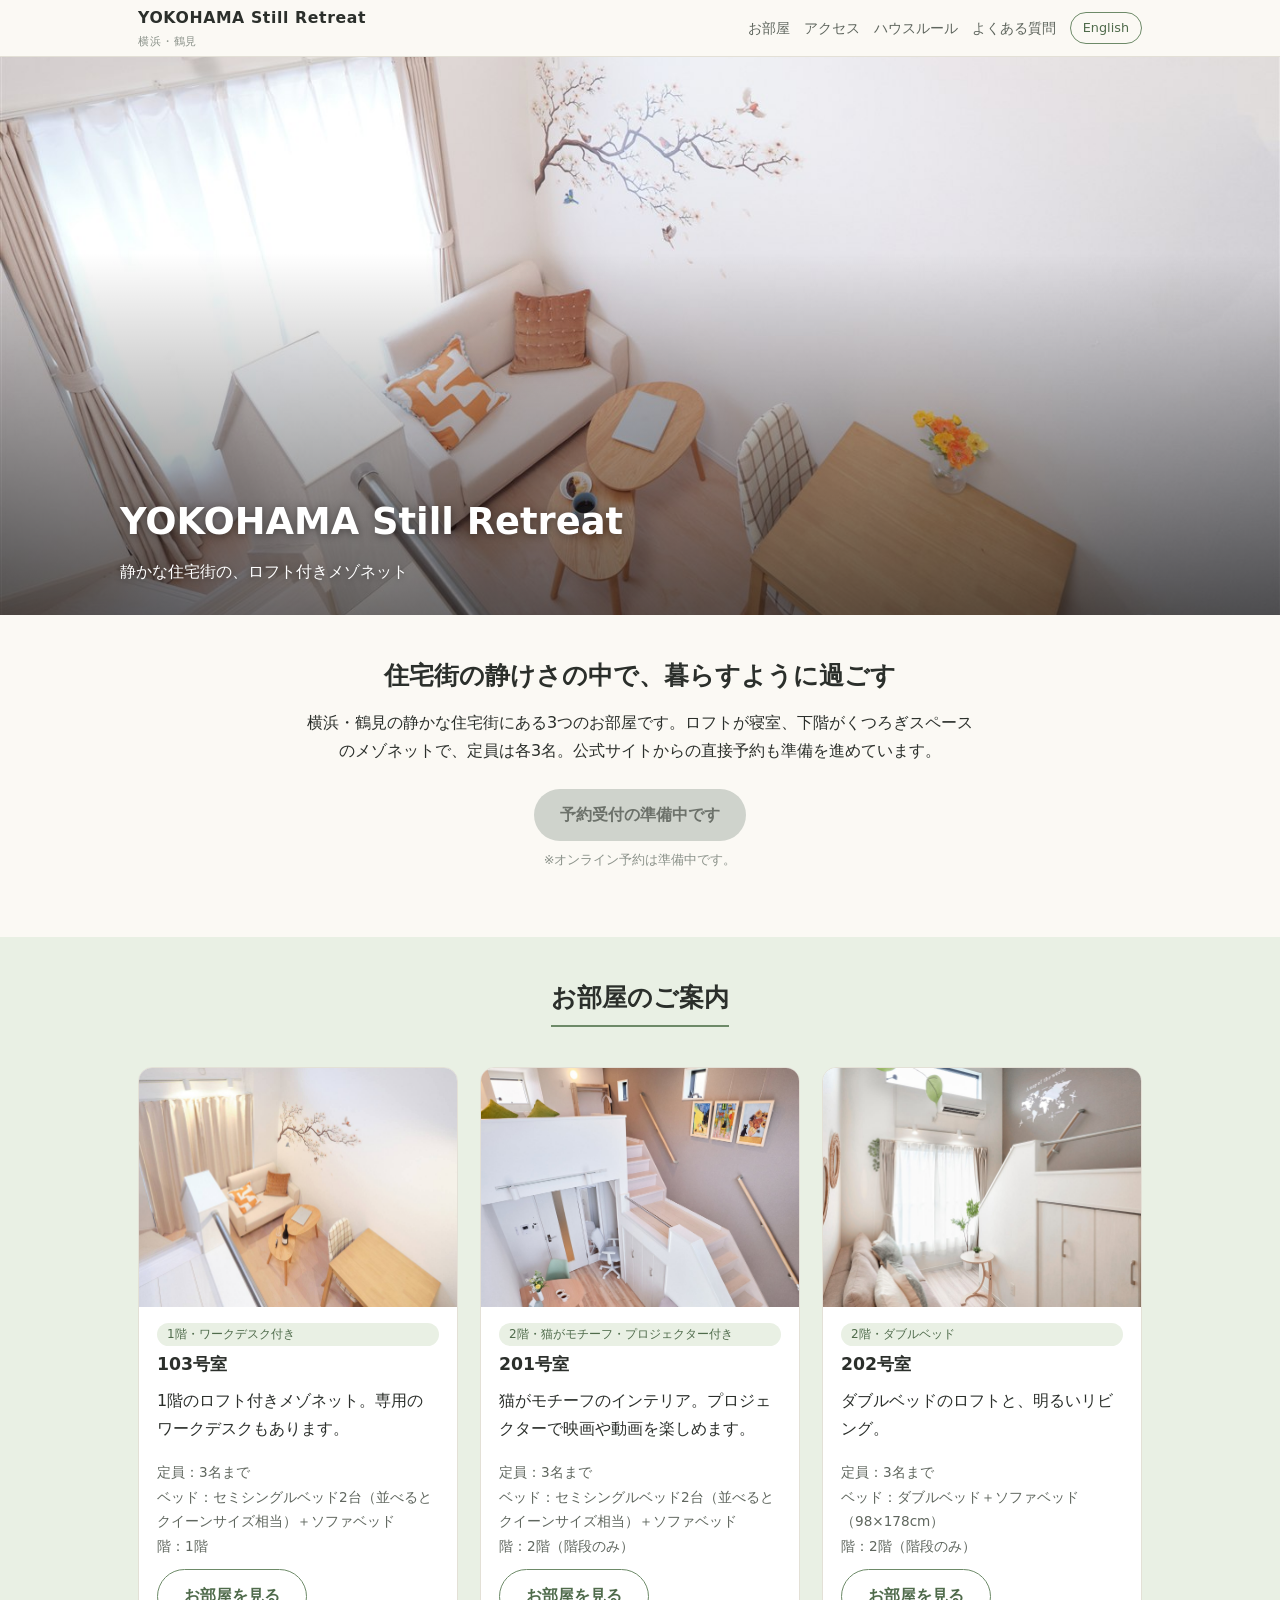
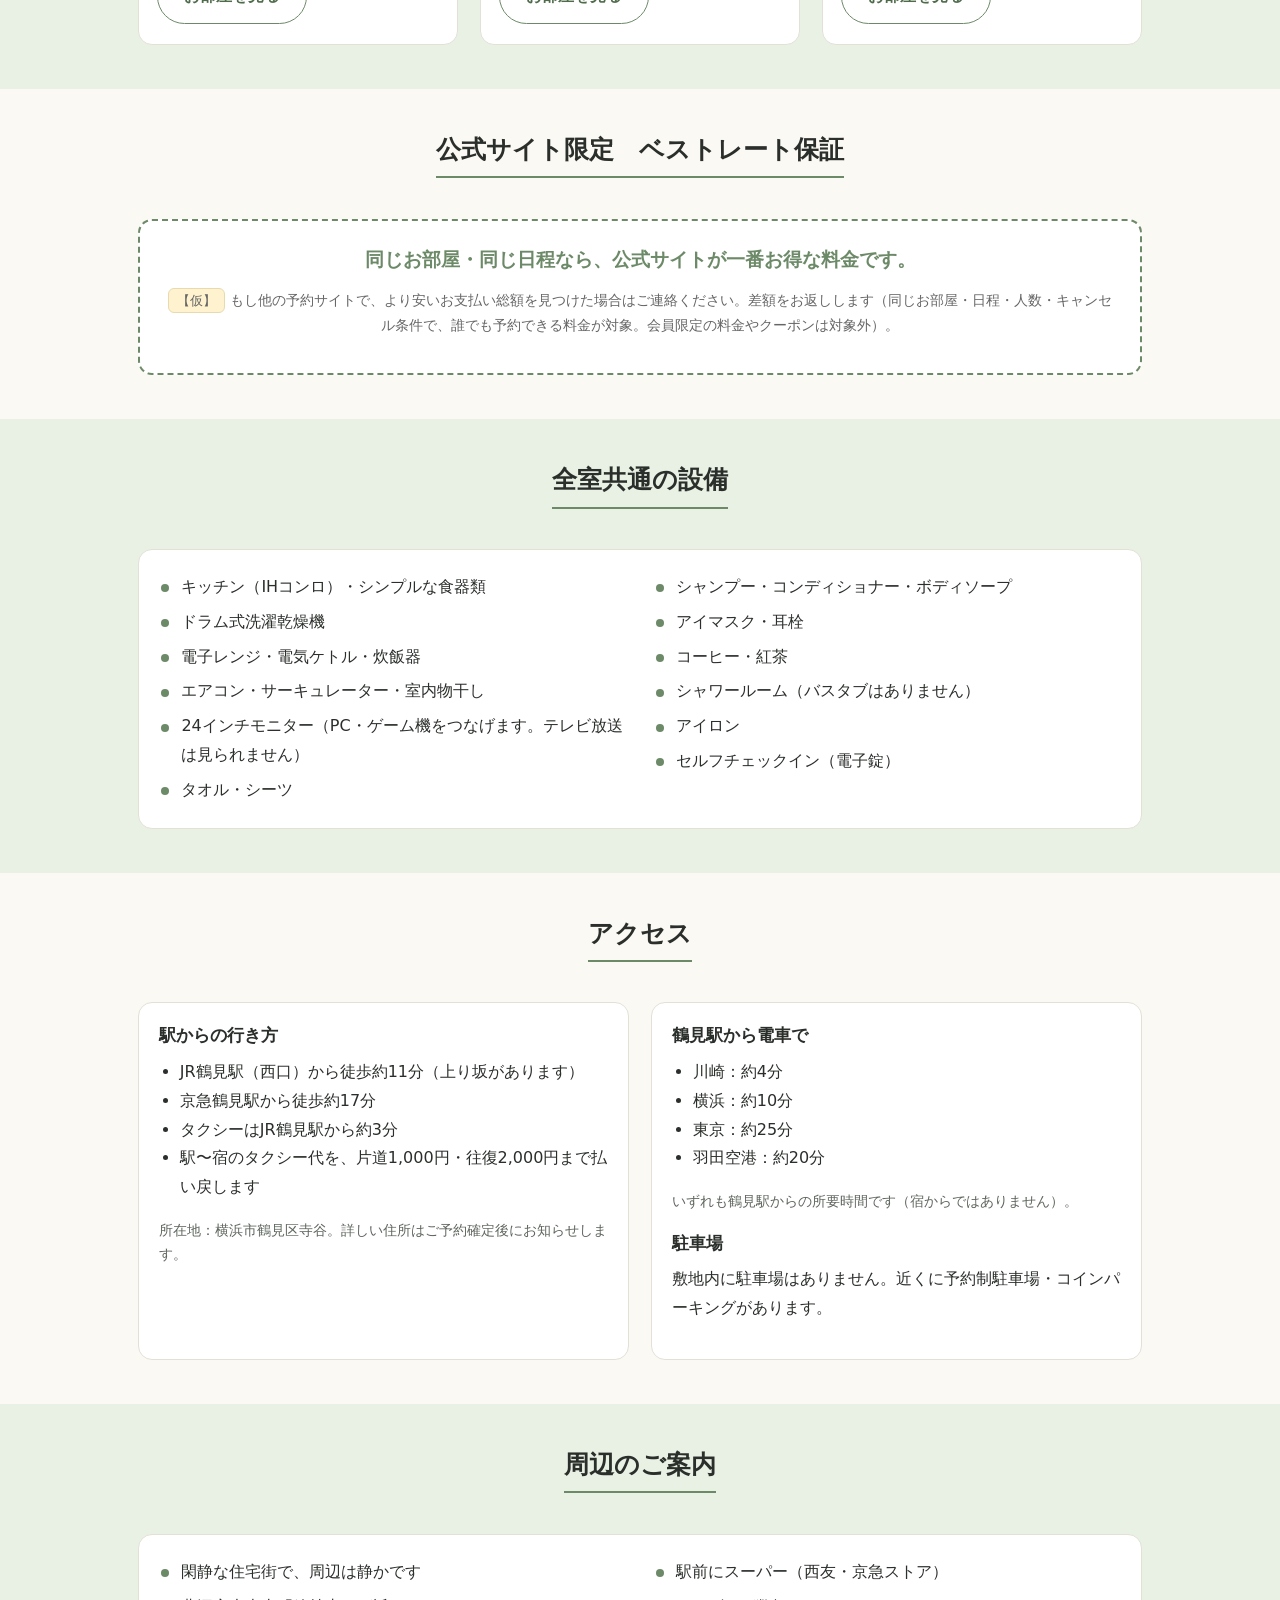
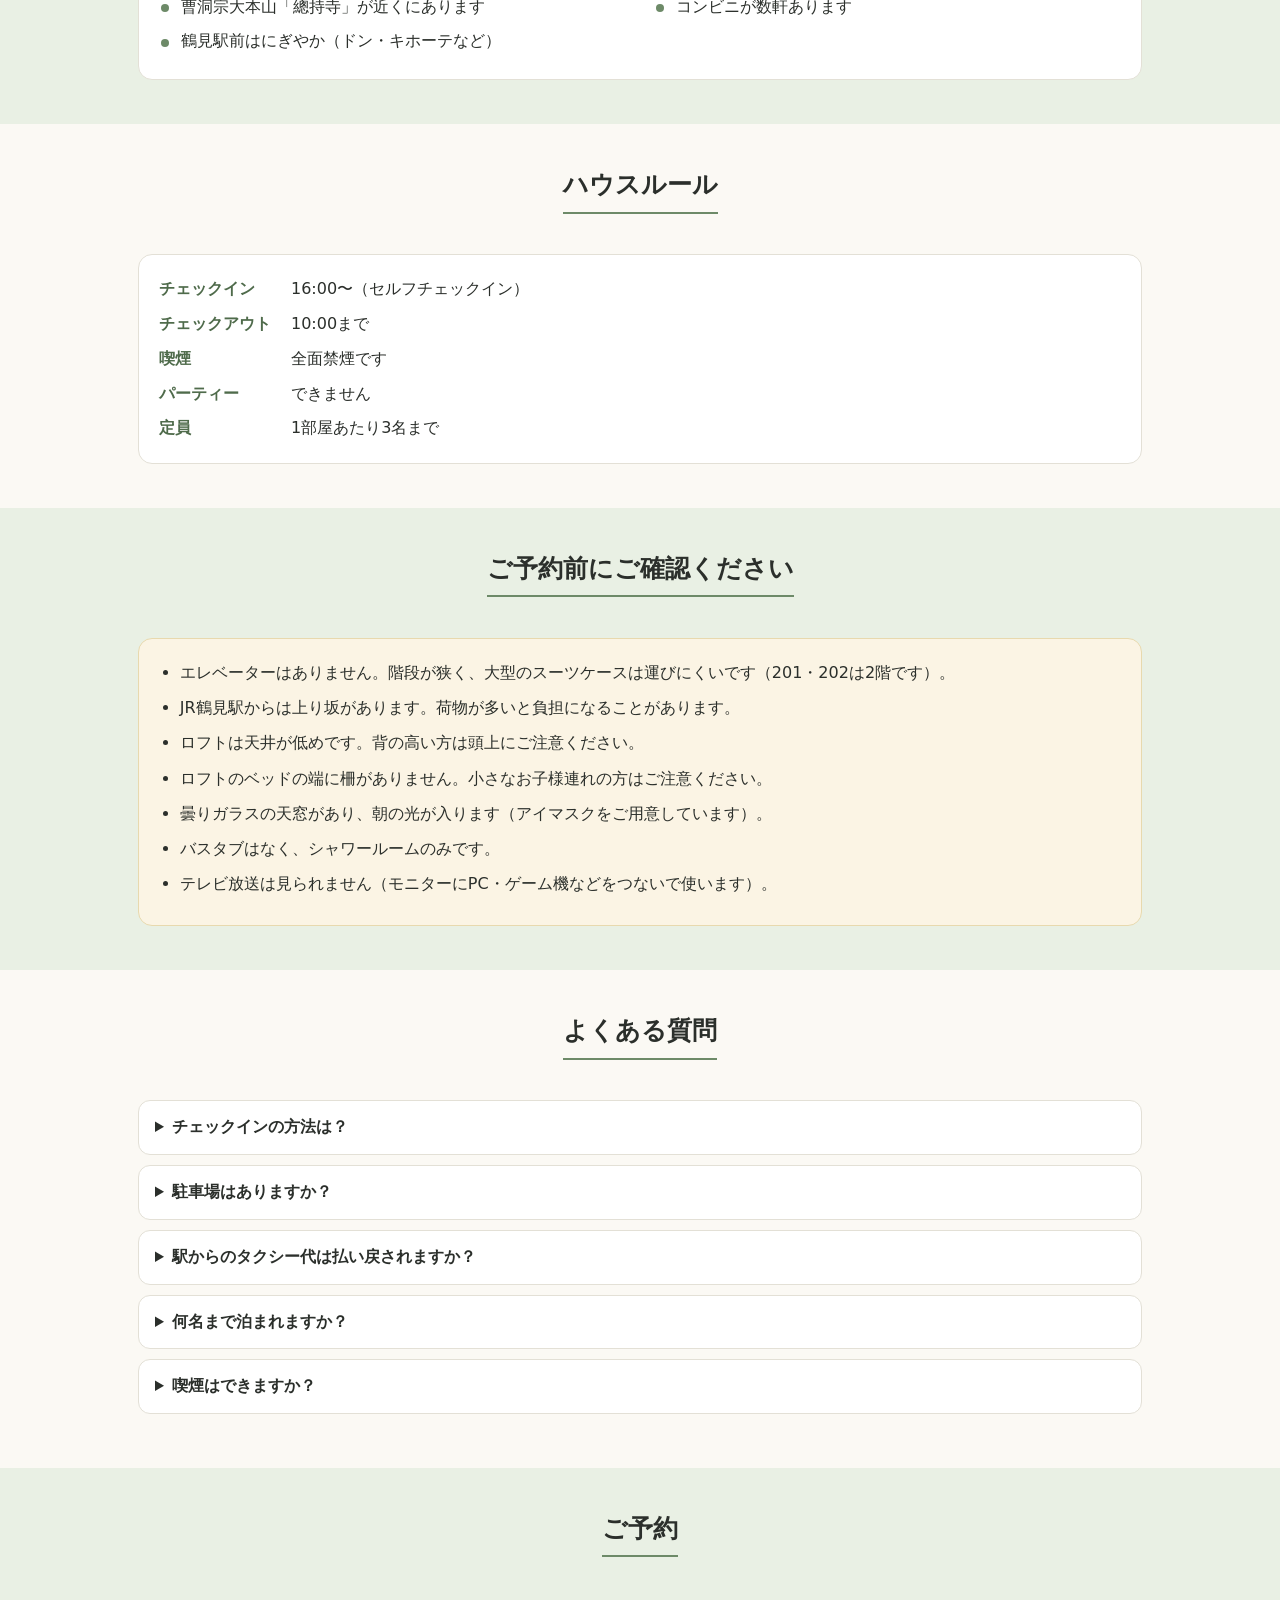
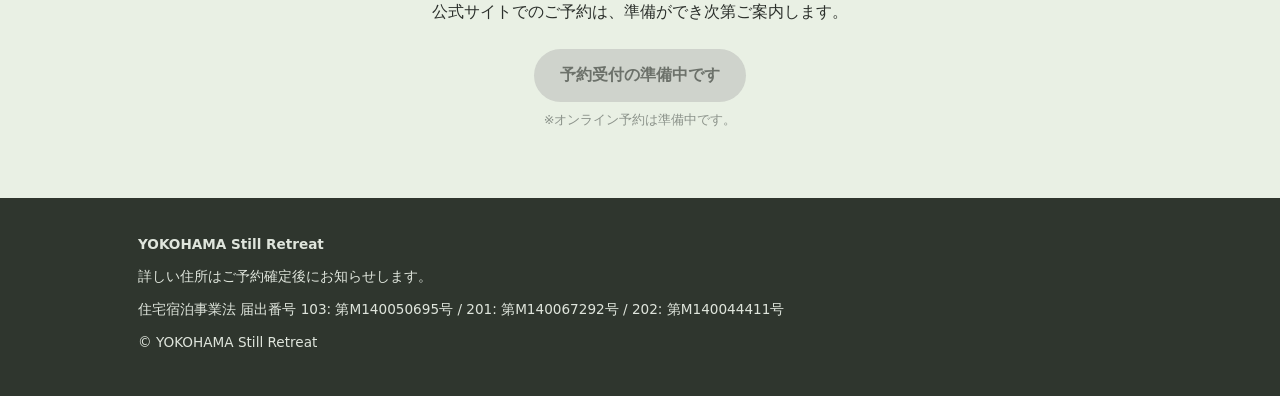
==== tsurumi/site/index.html @ 6479609c "鶴見サイトを stay.neconote.net/tsurumi/ で公開する準備（仮トップ・検索除外つき） Co-Authored-By: Claude Opus 5.5 <noreply@anth" ====
<!DOCTYPE html>
<html lang="ja">
<head>
<meta charset="utf-8">
<meta name="viewport" content="width=device-width, initial-scale=1">
<title>YOKOHAMA Still Retreat | 横浜・鶴見の、ロフト付きメゾネットの宿</title>
<meta name="description" content="横浜・鶴見の静かな住宅街にある、ロフト付きメゾネットの3部屋。JR鶴見駅から徒歩約11分。公式サイトです。">
<link rel="alternate" hreflang="ja" href="https://stay.neconote.net/tsurumi/">
<link rel="alternate" hreflang="en" href="https://stay.neconote.net/tsurumi/en/">
<link rel="stylesheet" href="css/style.css">
</head>
<body>
<header class="site-header"><div class="wrap">
<a class="brand" href="index.html">YOKOHAMA Still Retreat<small>横浜・鶴見</small></a>
<nav class="nav" aria-label="menu"><a class="nav-link" href="#rooms">お部屋</a><a class="nav-link" href="#access">アクセス</a><a class="nav-link" href="#rules">ハウスルール</a><a class="nav-link" href="#faq">よくある質問</a><a class="lang" href="en/index.html" hreflang="en" lang="en">English</a></nav>
</div></header>
<main>
<div class="hero"><img src="images/103/01.jpg" width="1440" height="960" alt="ロフト付きメゾネットの下階リビング">
<div class="cap"><div class="inner">
<h1>YOKOHAMA Still Retreat</h1>
<p>静かな住宅街の、ロフト付きメゾネット</p>
</div></div></div>
<section><div class="wrap">
<div class="lead">
<h2>住宅街の静けさの中で、暮らすように過ごす</h2>
<p>横浜・鶴見の静かな住宅街にある3つのお部屋です。ロフトが寝室、下階がくつろぎスペースのメゾネットで、定員は各3名。公式サイトからの直接予約も準備を進めています。</p>
</div>
<div class="book">
<!-- 将来の予約リンク先（決済設定が済んだら、このボタンを <a href="..."> に置き換える）: https://beds24.com/booking2.php?propid=359043 -->
<button class="btn btn-primary" type="button" disabled>予約受付の準備中です</button>
<span class="note">※オンライン予約は準備中です。</span>
</div>

</div></section>
<section class="alt" id="rooms"><div class="wrap">
<div class="sec-title"><h2>お部屋のご案内</h2></div>
<div class="cards">
<article class="card">
<a href="rooms/103.html"><img src="images/103/04.jpeg" width="1440" height="960" alt="窓辺のリビング" loading="lazy"></a>
<div class="body">
<span class="tag">1階・ワークデスク付き</span>
<h3>103号室</h3>
<p>1階のロフト付きメゾネット。専用のワークデスクもあります。</p>
<ul class="meta">
<li>定員：3名まで</li>
<li>ベッド：セミシングルベッド2台（並べるとクイーンサイズ相当）＋ソファベッド</li>
<li>階：1階</li>
</ul>
<a class="btn btn-line" href="rooms/103.html">お部屋を見る</a>
</div></article>
<article class="card">
<a href="rooms/201.html"><img src="images/201/01-cover.jpg" width="1440" height="1920" alt="ロフトから見下ろした201号室のリビング" style="object-position:50% 30%" loading="lazy"></a>
<div class="body">
<span class="tag">2階・猫がモチーフ・プロジェクター付き</span>
<h3>201号室</h3>
<p>猫がモチーフのインテリア。プロジェクターで映画や動画を楽しめます。</p>
<ul class="meta">
<li>定員：3名まで</li>
<li>ベッド：セミシングルベッド2台（並べるとクイーンサイズ相当）＋ソファベッド</li>
<li>階：2階（階段のみ）</li>
</ul>
<a class="btn btn-line" href="rooms/201.html">お部屋を見る</a>
</div></article>
<article class="card">
<a href="rooms/202.html"><img src="images/202/00-top.jpeg" width="1440" height="960" alt="窓辺のソファと世界地図の壁のある202号室のリビング" loading="lazy"></a>
<div class="body">
<span class="tag">2階・ダブルベッド</span>
<h3>202号室</h3>
<p>ダブルベッドのロフトと、明るいリビング。</p>
<ul class="meta">
<li>定員：3名まで</li>
<li>ベッド：ダブルベッド＋ソファベッド（98×178cm）</li>
<li>階：2階（階段のみ）</li>
</ul>
<a class="btn btn-line" href="rooms/202.html">お部屋を見る</a>
</div></article>
</div>
</div></section>
<section><div class="wrap">
<div class="sec-title"><h2>公式サイト限定　ベストレート保証</h2></div>
<!-- TODO: 保証の条件（差額の返し方・連絡の期限）をオーナーが確定したら【仮】を外す -->
<div class="promo">
<p class="promo-lead">同じお部屋・同じ日程なら、公式サイトが一番お得な料金です。</p>
<p class="promo-terms"><span class="tmp">【仮】</span>もし他の予約サイトで、より安いお支払い総額を見つけた場合はご連絡ください。差額をお返しします（同じお部屋・日程・人数・キャンセル条件で、誰でも予約できる料金が対象。会員限定の料金やクーポンは対象外）。</p>
</div>
</div></section>
<section class="alt" id="common"><div class="wrap">
<div class="sec-title"><h2>全室共通の設備</h2></div>
<div class="box"><ul class="cols">
<li>キッチン（IHコンロ）・シンプルな食器類</li>
<li>ドラム式洗濯乾燥機</li>
<li>電子レンジ・電気ケトル・炊飯器</li>
<li>エアコン・サーキュレーター・室内物干し</li>
<li>24インチモニター（PC・ゲーム機をつなげます。テレビ放送は見られません）</li>
<li>タオル・シーツ</li>
<li>シャンプー・コンディショナー・ボディソープ</li>
<li>アイマスク・耳栓</li>
<li>コーヒー・紅茶</li>
<li>シャワールーム（バスタブはありません）</li>
<li>アイロン</li>
<li>セルフチェックイン（電子錠）</li>
</ul></div>
</div></section>
<section id="access"><div class="wrap">
<div class="sec-title"><h2>アクセス</h2></div>
<div class="grid2">
<div class="box">
<h3>駅からの行き方</h3>
<ul>
<li>JR鶴見駅（西口）から徒歩約11分（上り坂があります）</li>
<li>京急鶴見駅から徒歩約17分</li>
<li>タクシーはJR鶴見駅から約3分</li>
<li>駅〜宿のタクシー代を、片道1,000円・往復2,000円まで払い戻します</li>
</ul>
<p style="font-size:.85rem;color:var(--soft)">所在地：横浜市鶴見区寺谷。詳しい住所はご予約確定後にお知らせします。</p>
</div>
<div class="box">
<h3>鶴見駅から電車で</h3>
<ul>
<li>川崎：約4分</li>
<li>横浜：約10分</li>
<li>東京：約25分</li>
<li>羽田空港：約20分</li>
</ul>
<p style="font-size:.85rem;color:var(--soft)">いずれも鶴見駅からの所要時間です（宿からではありません）。</p>
<h3 style="margin-top:1em">駐車場</h3>
<p>敷地内に駐車場はありません。近くに予約制駐車場・コインパーキングがあります。</p>
</div>
</div>
</div></section>
<section class="alt"><div class="wrap">
<div class="sec-title"><h2>周辺のご案内</h2></div>
<div class="box"><ul class="cols">
<li>閑静な住宅街で、周辺は静かです</li>
<li>曹洞宗大本山「總持寺」が近くにあります</li>
<li>鶴見駅前はにぎやか（ドン・キホーテなど）</li>
<li>駅前にスーパー（西友・京急ストア）</li>
<li>コンビニが数軒あります</li>
</ul></div>
</div></section>
<section id="rules"><div class="wrap">
<div class="sec-title"><h2>ハウスルール</h2></div>
<div class="box"><dl class="rules">
<dt>チェックイン</dt><dd>16:00〜（セルフチェックイン）</dd>
<dt>チェックアウト</dt><dd>10:00まで</dd>
<dt>喫煙</dt><dd>全面禁煙です</dd>
<dt>パーティー</dt><dd>できません</dd>
<dt>定員</dt><dd>1部屋あたり3名まで</dd>
</dl></div>
</div></section>
<section class="alt"><div class="wrap">
<div class="sec-title"><h2>ご予約前にご確認ください</h2></div>
<div class="notice"><ul>
<li>エレベーターはありません。階段が狭く、大型のスーツケースは運びにくいです（201・202は2階です）。</li>
<li>JR鶴見駅からは上り坂があります。荷物が多いと負担になることがあります。</li>
<li>ロフトは天井が低めです。背の高い方は頭上にご注意ください。</li>
<li>ロフトのベッドの端に柵がありません。小さなお子様連れの方はご注意ください。</li>
<li>曇りガラスの天窓があり、朝の光が入ります（アイマスクをご用意しています）。</li>
<li>バスタブはなく、シャワールームのみです。</li>
<li>テレビ放送は見られません（モニターにPC・ゲーム機などをつないで使います）。</li>
</ul></div>
</div></section>
<section id="faq"><div class="wrap">
<div class="sec-title"><h2>よくある質問</h2></div>
<details><summary>チェックインの方法は？</summary><p>電子錠を使ったセルフチェックインです。16:00からご利用いただけます。チェックアウトは10:00までです。</p></details>
<details><summary>駐車場はありますか？</summary><p>敷地内に駐車場はありません。近くに予約制駐車場やコインパーキングがあります。</p></details>
<details><summary>駅からのタクシー代は払い戻されますか？</summary><p>駅〜宿のタクシー代を、片道1,000円・往復2,000円まで払い戻します。</p></details>
<details><summary>何名まで泊まれますか？</summary><p>1部屋あたり3名までです。</p></details>
<details><summary>喫煙はできますか？</summary><p>全面禁煙です。</p></details>
</div></section>
<section class="alt"><div class="wrap">
<div class="sec-title"><h2>ご予約</h2></div>
<p style="text-align:center">公式サイトでのご予約は、準備ができ次第ご案内します。</p>
<div class="book">
<!-- 将来の予約リンク先（決済設定が済んだら、このボタンを <a href="..."> に置き換える）: https://beds24.com/booking2.php?propid=359043 -->
<button class="btn btn-primary" type="button" disabled>予約受付の準備中です</button>
<span class="note">※オンライン予約は準備中です。</span>
</div>

</div></section>
</main>
<footer><div class="wrap">
<p><strong>YOKOHAMA Still Retreat</strong></p>
<p>詳しい住所はご予約確定後にお知らせします。</p>
<p>住宅宿泊事業法 届出番号 103: 第M140050695号 / 201: 第M140067292号 / 202: 第M140044411号</p>
<p>&copy; YOKOHAMA Still Retreat</p>
</div></footer>
</body>
</html>
---- tsurumi/site/css/style.css ----
/* YOKOHAMA Still Retreat - 鶴見 自社サイト共通CSS（外部フォント・CDNなし） */
:root{
  --bg:#fbf9f4; --white:#fff; --ink:#2b2f2b; --soft:#5f665e; --faint:#8b928a;
  --green:#6d8a68; --green-d:#4f6b4b; --green-l:#e9f0e4; --line:#e3e0d6;
  --warn-bg:#fbf4e4; --warn-line:#e8d9ae;
  --radius:14px;
  --font:"Hiragino Kaku Gothic ProN","Hiragino Sans","Yu Gothic Medium","Yu Gothic","Meiryo",system-ui,-apple-system,"Segoe UI",Roboto,sans-serif;
}
*{box-sizing:border-box}
html{-webkit-text-size-adjust:100%}
body{margin:0;background:var(--bg);color:var(--ink);font-family:var(--font);line-height:1.8;font-size:16px}
img{max-width:100%;height:auto;display:block}
a{color:var(--green-d)}
h1,h2,h3{line-height:1.4;font-weight:600;margin:0 0 .6em}
h1{font-size:1.7rem} h2{font-size:1.35rem} h3{font-size:1.08rem}
p{margin:0 0 1em}
ul{margin:0 0 1em;padding-left:1.3em}
.wrap{max-width:1040px;margin:0 auto;padding:0 18px}
section{padding:44px 0}
section.alt{background:var(--green-l)}
.sec-title{text-align:center;margin-bottom:1.6em}
.sec-title h2{display:inline-block;padding-bottom:.35em;border-bottom:2px solid var(--green)}

/* header */
.site-header{background:rgba(251,249,244,.96);border-bottom:1px solid var(--line);position:sticky;top:0;z-index:20}
.site-header .wrap{display:flex;align-items:center;justify-content:space-between;gap:10px;min-height:56px}
.brand{font-weight:700;letter-spacing:.04em;text-decoration:none;color:var(--ink);font-size:.98rem}
.brand small{display:block;font-weight:400;font-size:.68rem;color:var(--faint);letter-spacing:.08em}
.nav{display:flex;align-items:center;gap:14px;font-size:.85rem}
.nav a{text-decoration:none;color:var(--soft)}
.nav .nav-link{display:none}
.lang{border:1px solid var(--green);border-radius:999px;padding:3px 12px;color:var(--green-d)!important;font-size:.8rem}

/* hero */
.hero{position:relative;color:#fff;background:#444}
.hero img{width:100%;height:62vh;min-height:320px;max-height:640px;object-fit:cover}
.hero .cap{position:absolute;inset:0;display:flex;flex-direction:column;justify-content:flex-end;padding:28px 18px;background:linear-gradient(to top,rgba(0,0,0,.55),rgba(0,0,0,0) 65%)}
.hero .cap .inner{max-width:1040px;margin:0 auto;width:100%}
.hero h1{font-size:1.65rem;margin-bottom:.3em;text-shadow:0 1px 8px rgba(0,0,0,.4)}
.hero p{margin:0;font-size:1rem;text-shadow:0 1px 6px rgba(0,0,0,.4)}

.lead{max-width:680px;margin:0 auto;text-align:center}

/* buttons */
.btn{display:inline-block;border:0;border-radius:999px;padding:12px 26px;font:inherit;font-weight:600;text-decoration:none;cursor:pointer}
.btn-primary{background:var(--green);color:#fff}
.btn-line{background:transparent;color:var(--green-d);border:1px solid var(--green)}
.btn:disabled,.btn[disabled]{background:#cfd3cc;color:#6c716a;cursor:not-allowed;border:0}
.book{text-align:center;margin:1.4em 0}
.book .note{display:block;font-size:.8rem;color:var(--faint);margin-top:.5em}

/* cards */
.cards{display:grid;gap:22px;grid-template-columns:1fr}
.card{background:var(--white);border:1px solid var(--line);border-radius:var(--radius);overflow:hidden;display:flex;flex-direction:column}
.card img{width:100%;aspect-ratio:4/3;object-fit:cover}
.card .body{padding:16px 18px 20px;display:flex;flex-direction:column;flex:1}
.card .meta{font-size:.85rem;color:var(--soft);margin:0 0 .8em;padding:0;list-style:none}
.card .btn{margin-top:auto;align-self:flex-start}
.tag{display:inline-block;background:var(--green-l);color:var(--green-d);border-radius:999px;font-size:.75rem;padding:1px 10px;margin-bottom:.5em}

/* generic blocks */
.grid2{display:grid;gap:22px;grid-template-columns:1fr}
.box{background:var(--white);border:1px solid var(--line);border-radius:var(--radius);padding:20px}
.box h3{margin-top:0}
.cols{columns:1;list-style:none;padding:0;margin:0}
.cols li{break-inside:avoid;padding:3px 0 3px 1.4em;position:relative}
.cols li::before{content:"";position:absolute;left:.15em;top:.9em;width:.5em;height:.5em;border-radius:50%;background:var(--green)}
.notice{background:var(--warn-bg);border:1px solid var(--warn-line);border-radius:var(--radius);padding:20px}
.notice ul{margin:0}
.notice li{margin-bottom:.4em}
.promo{background:var(--white);border:2px dashed var(--green);border-radius:var(--radius);padding:22px;text-align:center}
.promo-lead{font-size:1.2rem;font-weight:700;color:var(--green);margin-bottom:.4em}
.promo-terms{font-size:.85rem;color:#666;margin-top:.8em}
.promo .tmp{display:inline-block;background:#fff3cf;border:1px solid var(--warn-line);border-radius:6px;padding:0 8px;font-size:.8rem;margin-right:.4em}
dl.rules{display:grid;grid-template-columns:7.5em 1fr;gap:6px 12px;margin:0}
dl.rules dt{font-weight:600;color:var(--green-d)}
dl.rules dd{margin:0}
details{background:var(--white);border:1px solid var(--line);border-radius:12px;padding:12px 16px;margin-bottom:10px}
summary{cursor:pointer;font-weight:600}
details p{margin:.6em 0 0}
table.spec{width:100%;border-collapse:collapse;background:var(--white);border:1px solid var(--line)}
table.spec th,table.spec td{text-align:left;padding:10px 14px;border-bottom:1px solid var(--line);vertical-align:top;font-size:.95rem}
table.spec th{width:8em;background:var(--green-l);color:var(--green-d);font-weight:600}
table.spec tr:last-child th,table.spec tr:last-child td{border-bottom:0}

/* gallery */
.gallery{display:grid;gap:8px;grid-template-columns:repeat(2,1fr)}
.gallery a{display:block;overflow:hidden;border-radius:10px;background:#e8e6de}
.gallery img{width:100%;aspect-ratio:4/3;object-fit:cover;transition:transform .25s}
.gallery a:hover img{transform:scale(1.03)}
.gallery a.first{grid-column:1/-1}
.gallery a.first img{aspect-ratio:3/2}
figure.plan{margin:0;background:var(--white);border:1px solid var(--line);border-radius:var(--radius);padding:14px;text-align:center}
figure.plan img{margin:0 auto;max-height:420px;width:auto}
figure.plan figcaption{font-size:.85rem;color:var(--soft);margin-top:.5em}
dialog.lb{border:0;padding:0;background:transparent;max-width:100vw;max-height:100vh;width:100%;height:100%}
dialog.lb::backdrop{background:rgba(20,22,20,.9)}
dialog.lb .stage{display:flex;align-items:center;justify-content:center;width:100%;height:100%;padding:14px}
dialog.lb img{max-width:100%;max-height:100%;width:auto;height:auto;object-fit:contain;border-radius:6px}
dialog.lb button{position:absolute;background:rgba(255,255,255,.18);color:#fff;border:0;border-radius:50%;width:44px;height:44px;font-size:1.4rem;cursor:pointer}
dialog.lb .x{top:12px;right:12px} dialog.lb .p{left:10px;top:50%} dialog.lb .n{right:10px;top:50%}

.room-links{display:grid;gap:12px;grid-template-columns:1fr}
.room-links a{display:block;background:var(--white);border:1px solid var(--line);border-radius:12px;padding:12px 16px;text-decoration:none;color:var(--ink)}
.room-links a span{display:block;font-size:.82rem;color:var(--soft)}
.crumbs{font-size:.85rem;padding-top:14px;color:var(--soft)}
.crumbs a{color:var(--soft)}

footer{background:#2f362e;color:#dfe5dc;padding:34px 0;font-size:.85rem}
footer a{color:#dfe5dc}
footer p{margin:0 0 .6em}

@media (min-width:700px){
  h1{font-size:2.1rem} h2{font-size:1.55rem}
  .hero h1{font-size:2.3rem}
  .nav .nav-link{display:inline}
  .cards{grid-template-columns:repeat(3,1fr)}
  .grid2{grid-template-columns:1fr 1fr}
  .cols{columns:2;column-gap:28px}
  .gallery{grid-template-columns:repeat(3,1fr);gap:10px}
  .room-links{grid-template-columns:1fr 1fr}
}
h1,h2,h3{word-break:keep-all;overflow-wrap:anywhere}
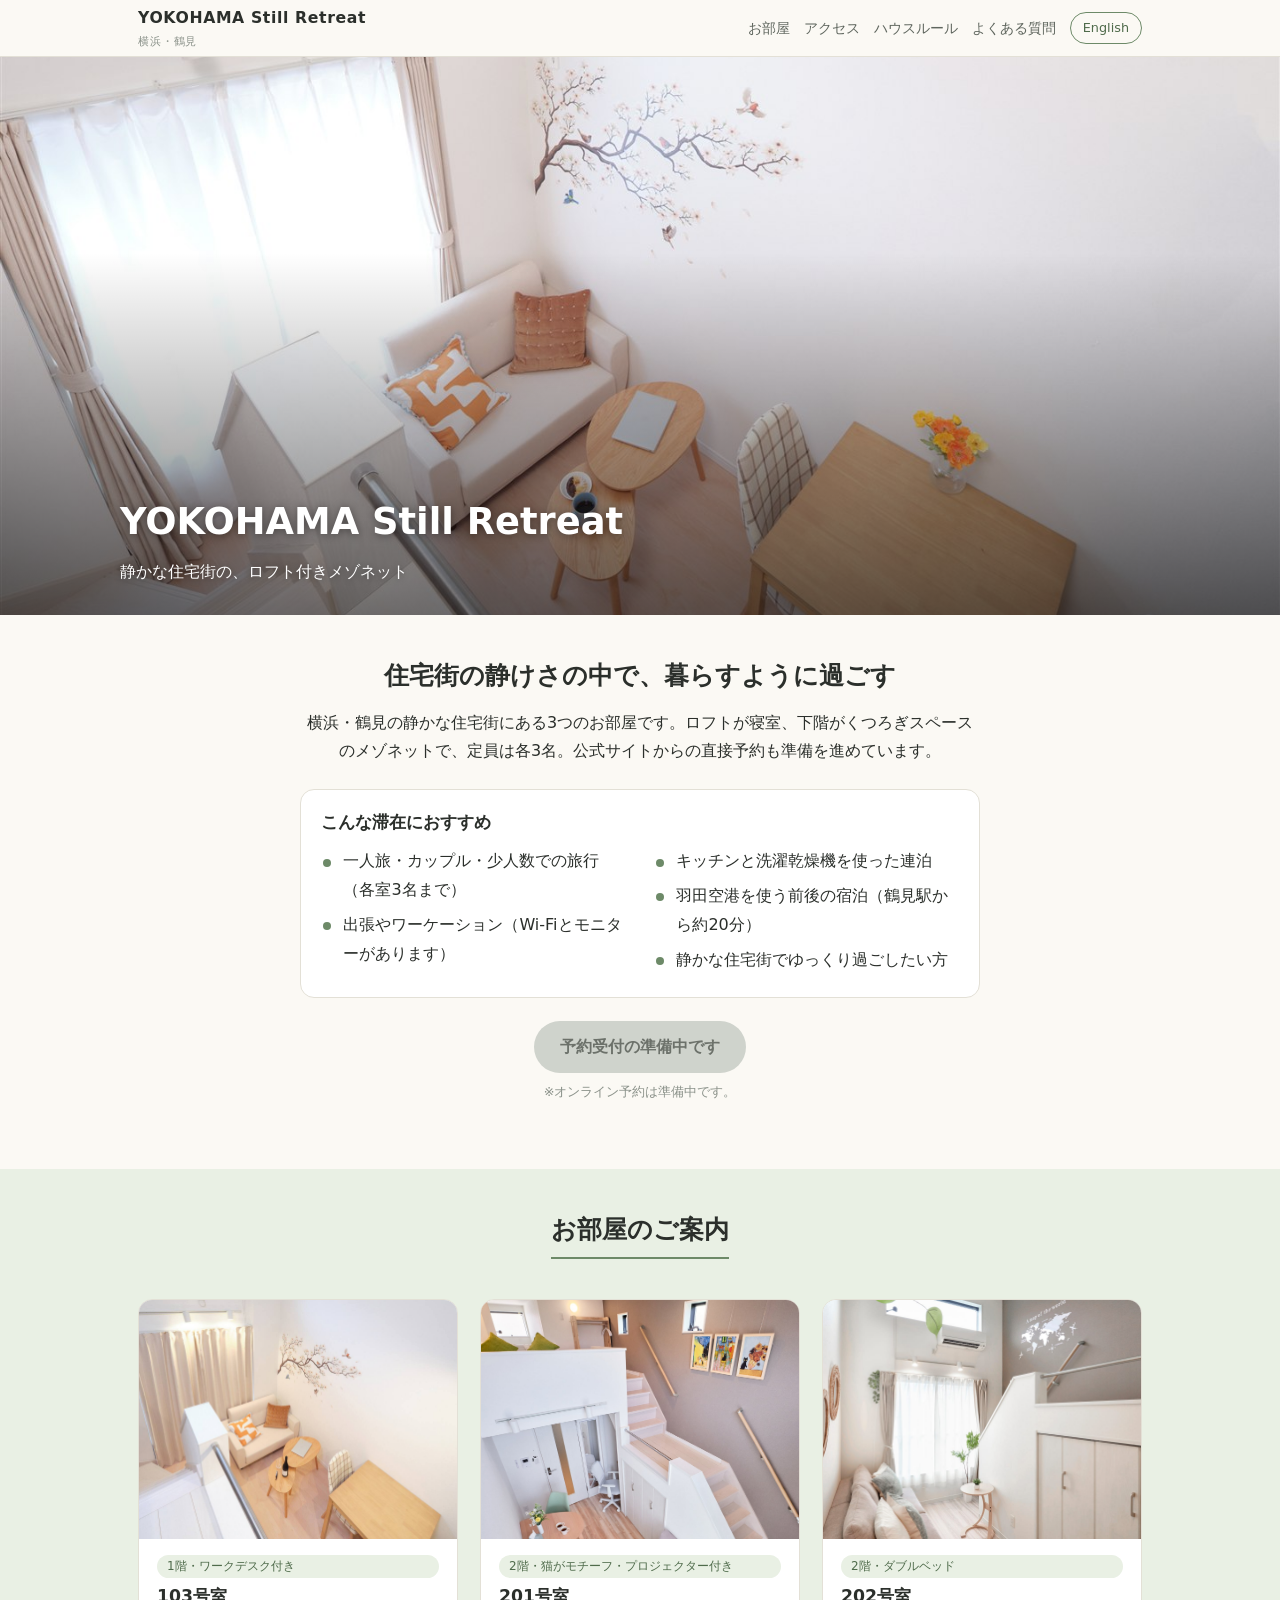
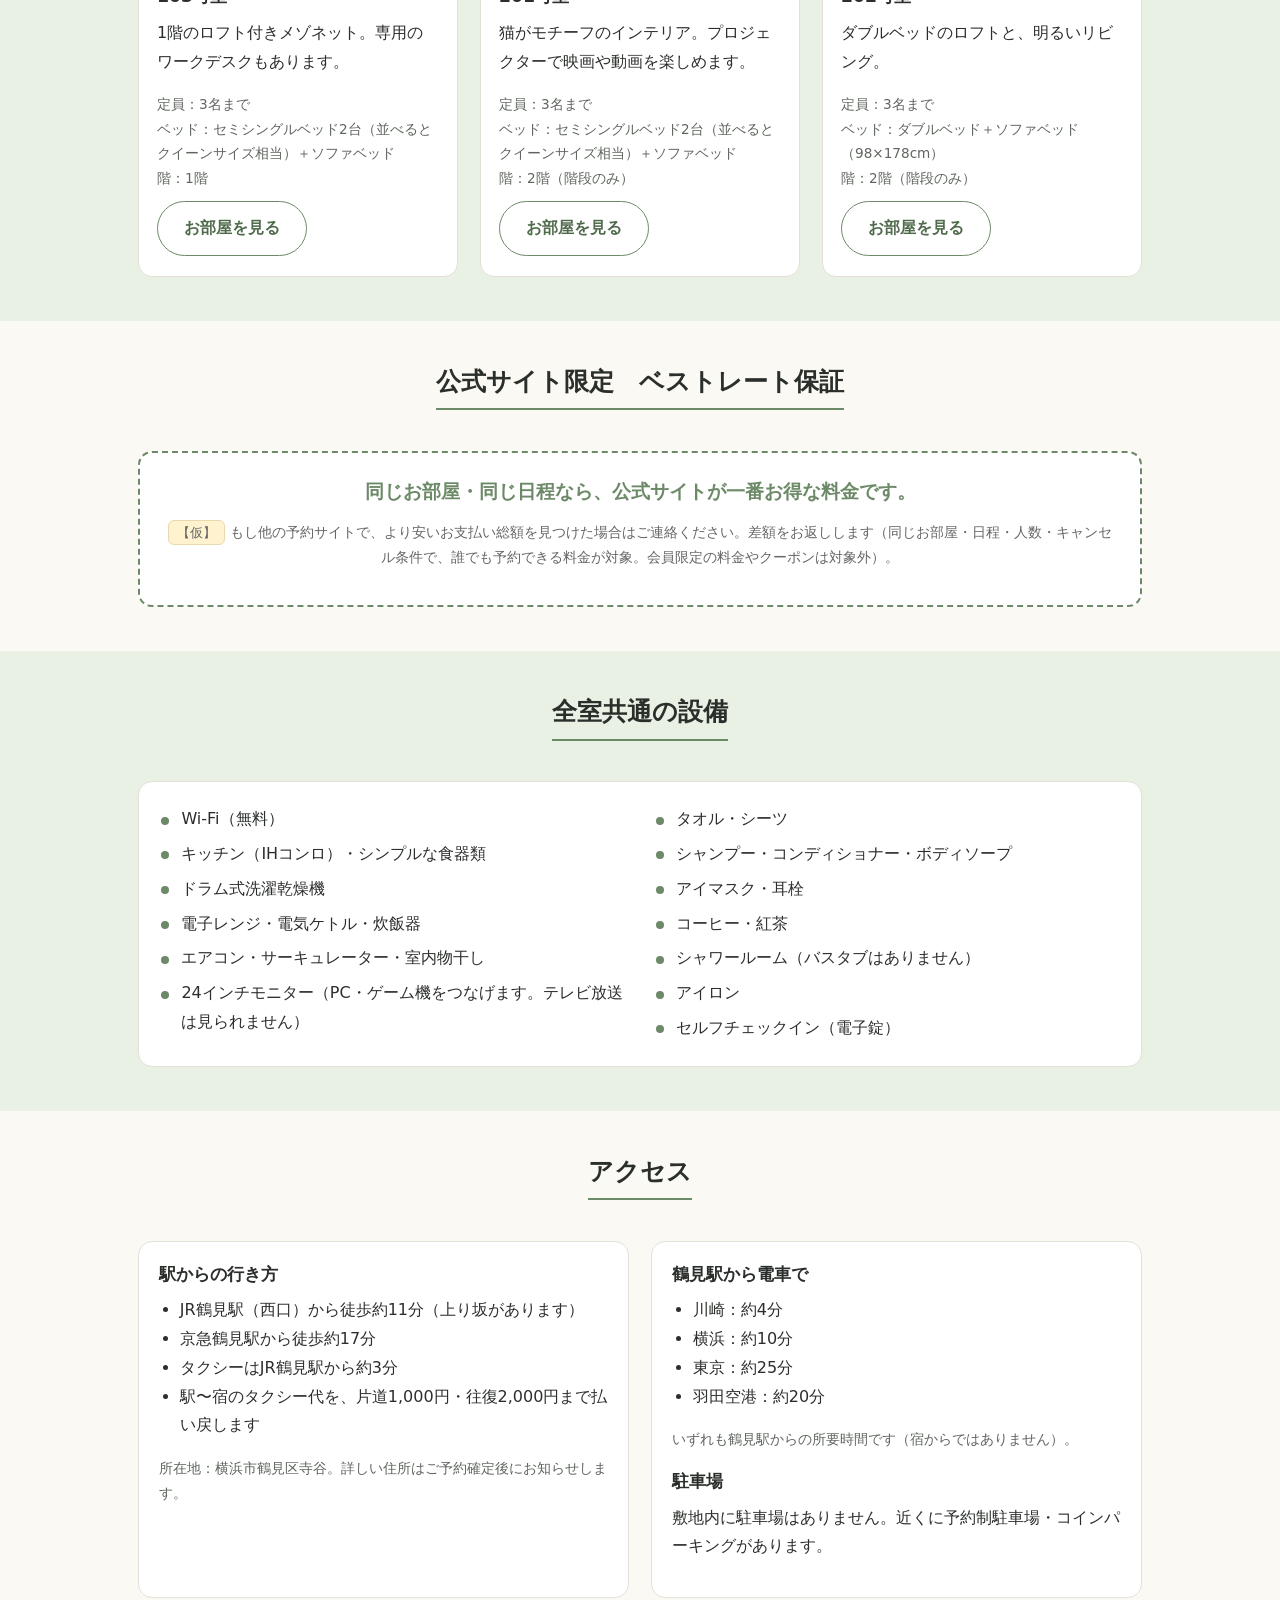
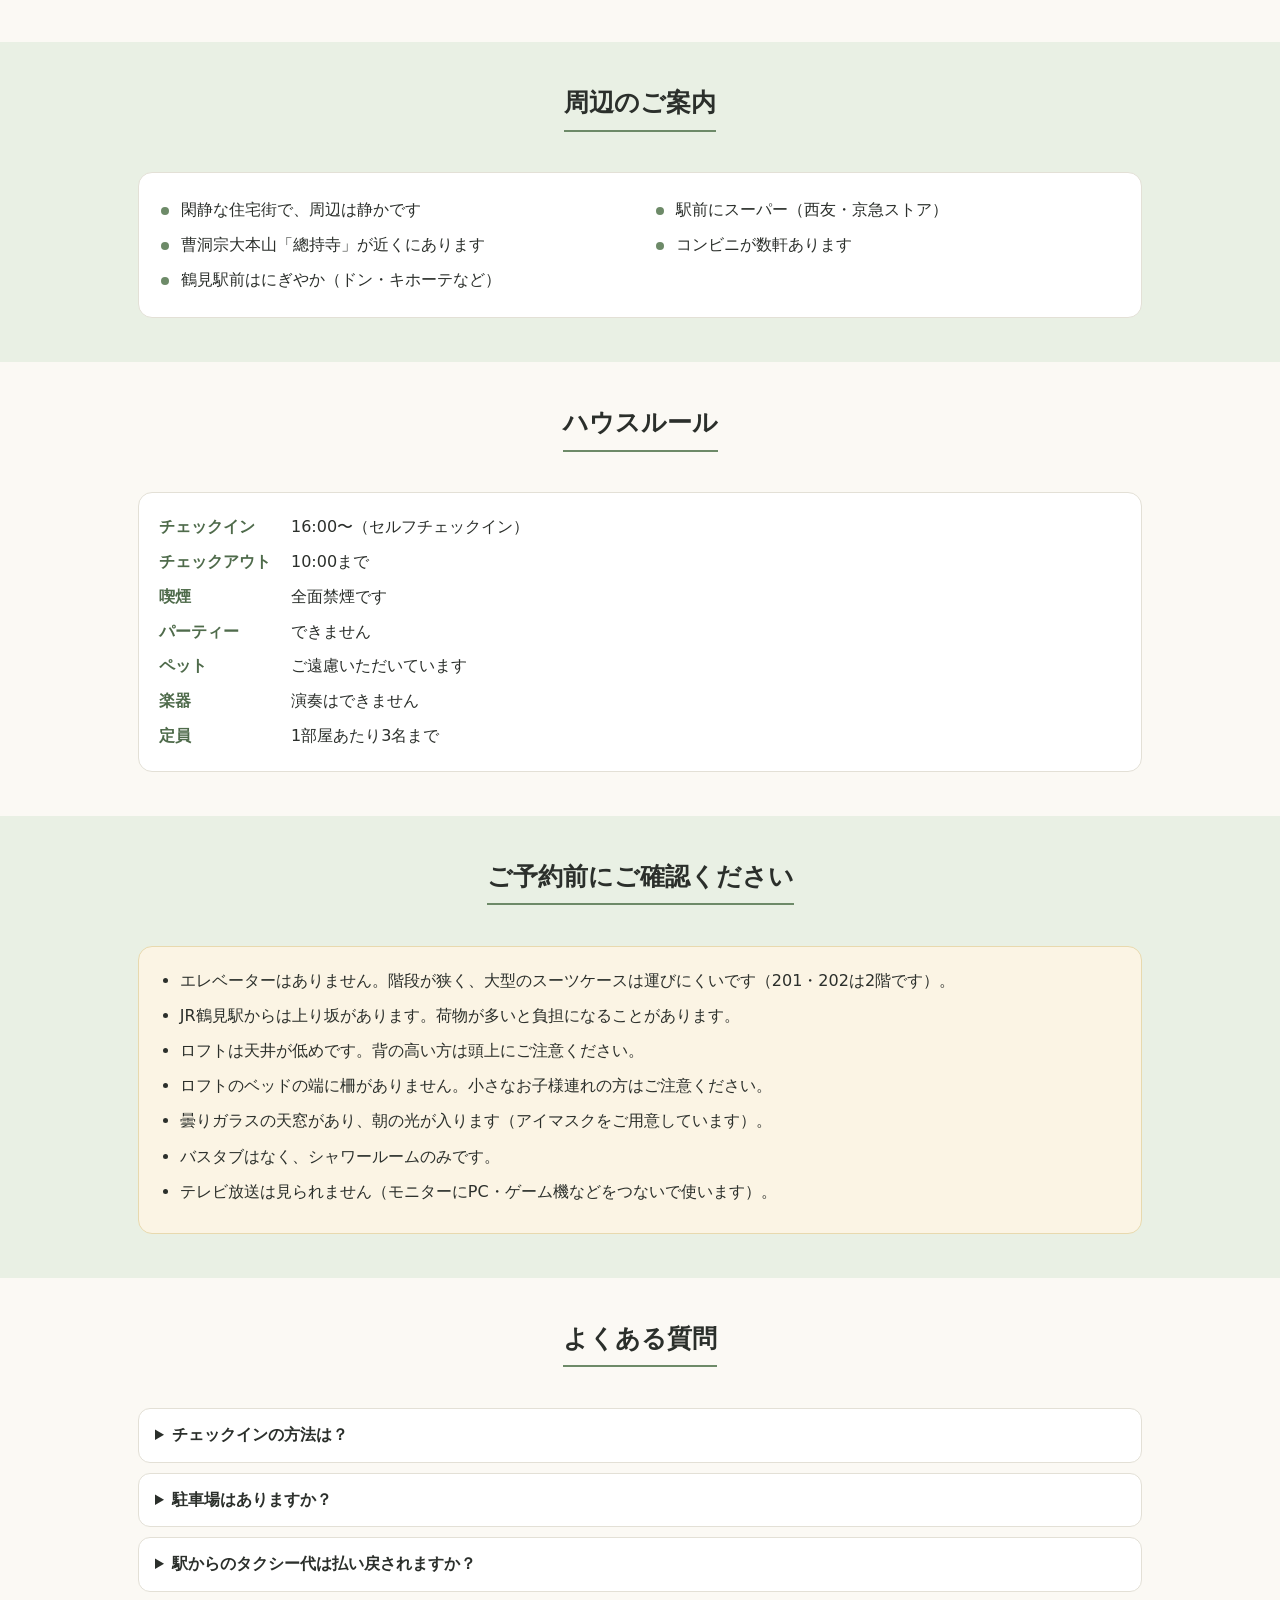
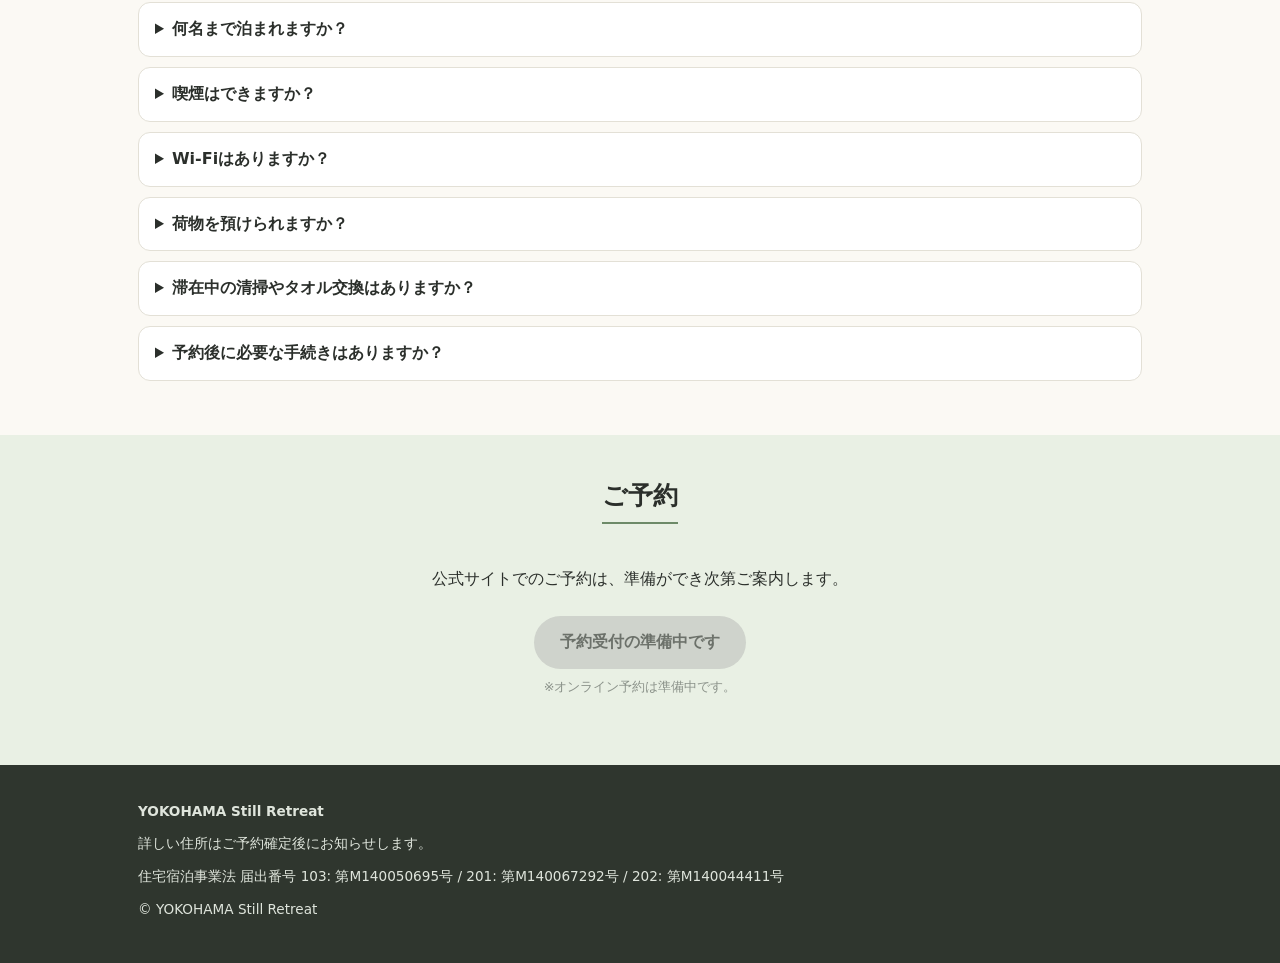
==== commit 6aeadef0: "鶴見・沢渡: おすすめの滞在、Wi-Fi、ペット・楽器のルール、よくある質問を追加 Co-Authored-By: Claude Fable 5.2 <noreply@anthropic.com> C" ====
--- a/tsurumi/site/index.html
+++ b/tsurumi/site/index.html
@@ -24,6 +24,14 @@
 <div class="lead">
 <h2>住宅街の静けさの中で、暮らすように過ごす</h2>
 <p>横浜・鶴見の静かな住宅街にある3つのお部屋です。ロフトが寝室、下階がくつろぎスペースのメゾネットで、定員は各3名。公式サイトからの直接予約も準備を進めています。</p>
+<div class="box" style="margin-top:1.4em;text-align:left"><h3>こんな滞在におすすめ</h3>
+<ul class="cols">
+<li>一人旅・カップル・少人数での旅行（各室3名まで）</li>
+<li>出張やワーケーション（Wi-Fiとモニターがあります）</li>
+<li>キッチンと洗濯乾燥機を使った連泊</li>
+<li>羽田空港を使う前後の宿泊（鶴見駅から約20分）</li>
+<li>静かな住宅街でゆっくり過ごしたい方</li>
+</ul></div>
 </div>
 <div class="book">
 <!-- 将来の予約リンク先（決済設定が済んだら、このボタンを <a href="..."> に置き換える）: https://beds24.com/booking2.php?propid=359043 -->
@@ -87,6 +95,7 @@
 <section class="alt" id="common"><div class="wrap">
 <div class="sec-title"><h2>全室共通の設備</h2></div>
 <div class="box"><ul class="cols">
+<li>Wi-Fi（無料）</li>
 <li>キッチン（IHコンロ）・シンプルな食器類</li>
 <li>ドラム式洗濯乾燥機</li>
 <li>電子レンジ・電気ケトル・炊飯器</li>
@@ -145,6 +154,8 @@
 <dt>チェックアウト</dt><dd>10:00まで</dd>
 <dt>喫煙</dt><dd>全面禁煙です</dd>
 <dt>パーティー</dt><dd>できません</dd>
+<dt>ペット</dt><dd>ご遠慮いただいています</dd>
+<dt>楽器</dt><dd>演奏はできません</dd>
 <dt>定員</dt><dd>1部屋あたり3名まで</dd>
 </dl></div>
 </div></section>
@@ -167,6 +178,10 @@
 <details><summary>駅からのタクシー代は払い戻されますか？</summary><p>駅〜宿のタクシー代を、片道1,000円・往復2,000円まで払い戻します。</p></details>
 <details><summary>何名まで泊まれますか？</summary><p>1部屋あたり3名までです。</p></details>
 <details><summary>喫煙はできますか？</summary><p>全面禁煙です。</p></details>
+<details><summary>Wi-Fiはありますか？</summary><p>はい、全室で無料のWi-Fiをご利用いただけます。</p></details>
+<details><summary>荷物を預けられますか？</summary><p>チェックイン前は、お部屋に空きがあればお預かりできる場合があります。事前にご相談ください。チェックアウト後のお預かりはできません。</p></details>
+<details><summary>滞在中の清掃やタオル交換はありますか？</summary><p>滞在中の清掃・タオル交換はありません。タオルはお部屋の洗濯機で洗ってお使いください。</p></details>
+<details><summary>予約後に必要な手続きはありますか？</summary><p>法令により、宿泊される全員の氏名・住所・職業などを、ご予約後に専用フォームでご登録いただきます。日本国内に住所のない方は、パスポートの画像も必要です。</p></details>
 </div></section>
 <section class="alt"><div class="wrap">
 <div class="sec-title"><h2>ご予約</h2></div>
